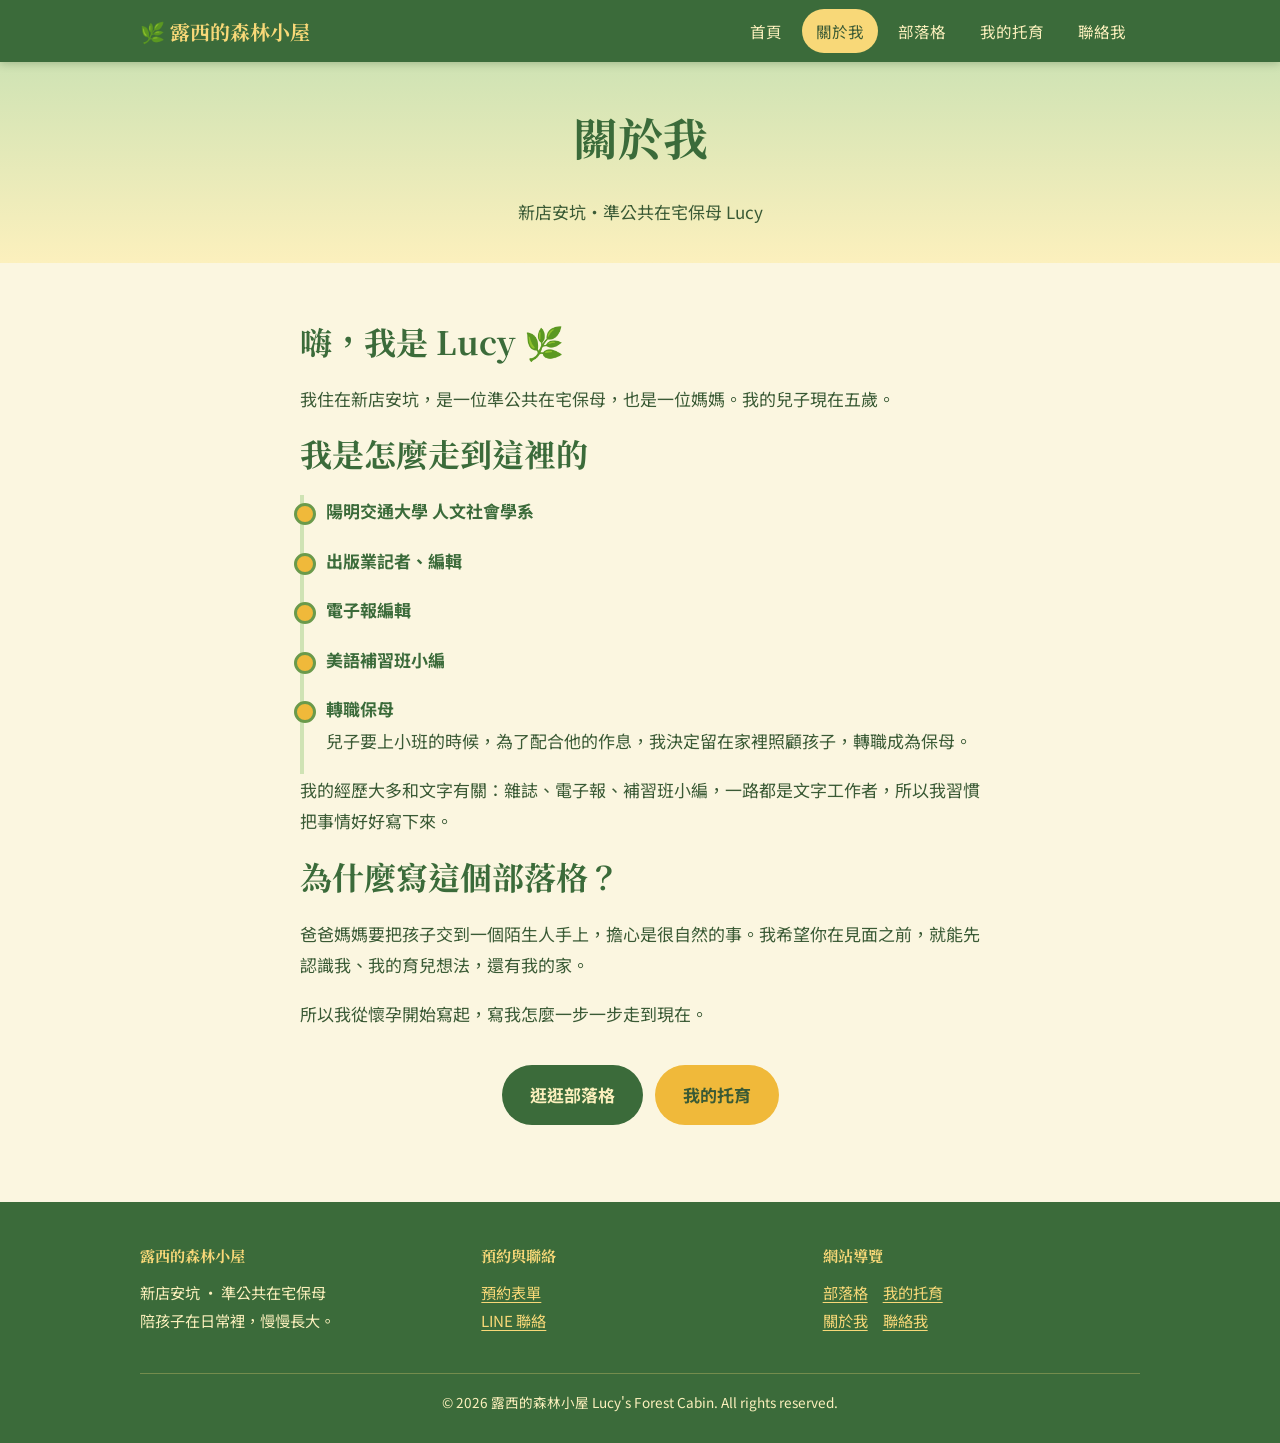
==== about.html @ 33b8a8a0 "Initial site: 露西的森林小屋 Co-Authored-By: Claude Sonnet 5.5 <noreply@anthropic.com> Claude-Session: http" ====
<!DOCTYPE html>
<html lang="zh-Hant-TW">
<head>
<meta charset="utf-8">
<meta name="viewport" content="width=device-width, initial-scale=1">
<title>關於我｜露西的森林小屋</title>
<meta name="description" content="從出版編輯到在宅保母，認識新店安坑準公共保母 Lucy。">
<meta name="robots" content="index,follow,max-image-preview:large">
<meta name="keywords" content="新店保母,安坑保母,準公共保母,準公共托育,居家托育,在宅保母,新北保母,0-3歲托育,孕期,生產,月子,育兒">
<meta property="og:title" content="關於我｜露西的森林小屋">
<meta property="og:description" content="從出版編輯到在宅保母，認識新店安坑準公共保母 Lucy。">
<meta property="og:type" content="website">
<meta property="og:locale" content="zh_TW">
<meta property="og:site_name" content="露西的森林小屋">
<link rel="preconnect" href="https://fonts.googleapis.com">
<link rel="preconnect" href="https://fonts.gstatic.com" crossorigin>
<link href="https://fonts.googleapis.com/css2?family=Noto+Sans+TC:wght@400;700&family=Noto+Serif+TC:wght@600;700&display=swap" rel="stylesheet">
<link rel="stylesheet" href="css/styles.css">
</head>
<body>
<header class="site-header">
  <div class="wrap">
    <a class="brand" href="index.html">🌿 露西的森林小屋</a>
    <input type="checkbox" id="nav-toggle" class="nav-toggle" aria-label="開啟選單">
    <label for="nav-toggle" class="nav-btn" aria-hidden="true">☰</label>
    <nav class="nav" aria-label="主選單"><ul><li><a href="index.html">首頁</a></li><li><a href="about.html" aria-current="page">關於我</a></li><li><a href="blog.html">部落格</a></li><li><a href="care.html">我的托育</a></li><li><a href="contact.html">聯絡我</a></li></ul></nav>
  </div>
</header>
<main>
<div class="page-title"><div class="wrap"><h1>關於我</h1><p>新店安坑・準公共在宅保母 Lucy</p></div></div>
<section>
  <div class="wrap narrow">
    <h2>嗨，我是 Lucy 🌿</h2>
    <p>我住在新店安坑，是一位準公共在宅保母，也是一位媽媽。我的兒子現在五歲。</p>

    <h2>我是怎麼走到這裡的</h2>
    <ul class="timeline">
      <li><b>陽明交通大學 人文社會學系</b></li>
      <li><b>出版業記者、編輯</b></li>
      <li><b>電子報編輯</b></li>
      <li><b>美語補習班小編</b></li>
      <li><b>轉職保母</b><br>兒子要上小班的時候，為了配合他的作息，我決定留在家裡照顧孩子，轉職成為保母。</li>
    </ul>
    <p>我的經歷大多和文字有關：雜誌、電子報、補習班小編，一路都是文字工作者，所以我習慣把事情好好寫下來。</p>

    <h2>為什麼寫這個部落格？</h2>
    <p>爸爸媽媽要把孩子交到一個陌生人手上，擔心是很自然的事。我希望你在見面之前，就能先認識我、我的育兒想法，還有我的家。</p>
    <p>所以我從懷孕開始寫起，寫我怎麼一步一步走到現在。</p>

    <p class="center" style="margin-top:32px"><a class="btn btn-green" href="blog.html">逛逛部落格</a> <a class="btn btn-primary" href="care.html">我的托育</a></p>
  </div>
</section>

</main>
<footer class="site-footer">
  <div class="wrap">
    <div class="cols">
      <div>
        <h4>露西的森林小屋</h4>
        <p>新店安坑 ・ 準公共在宅保母<br>陪孩子在日常裡，慢慢長大。</p>
      </div>
      <div>
        <h4>預約與聯絡</h4>
        <p><a href="https://www.surveycake.com/s/yQn8e" target="_blank" rel="noopener">預約表單</a><br>
        <a href="https://line.me/ti/p/w9hIFDqCxX" target="_blank" rel="noopener">LINE 聯絡</a></p>
      </div>
      <div>
        <h4>網站導覽</h4>
        <p><a href="blog.html">部落格</a>　<a href="care.html">我的托育</a><br><a href="about.html">關於我</a>　<a href="contact.html">聯絡我</a></p>
      </div>
      <!-- ▼ 預留位置：電子報訂閱框（先不放）。要啟用時，把訂閱表單貼進下面這個 div。 -->
      <div class="newsletter-slot" id="newsletter-slot" hidden>
      </div>
    </div>
    <div class="copy">© 2026 露西的森林小屋 Lucy's Forest Cabin. All rights reserved.</div>
  </div>
</footer>
</body>
</html>
---- css/styles.css ----
/* 露西的森林小屋 — 綠色與黃色的自然色系（無純黑、純白） */
:root{
  --bg:#fbf6e0;          /* 奶油米黃 背景 */
  --bg-soft:#f3ecc9;     /* 淺麥黃 區塊 */
  --card:#fffbea;        /* 卡片（暖米色，非純白） */
  --green-900:#3a5a35;   /* 森林綠 文字（不用黑色） */
  --green-700:#3b6b3a;   /* 森林綠 */
  --green-500:#6a9a4b;   /* 葉綠 */
  --green-200:#cfe3b4;   /* 嫩芽綠 */
  --yellow-500:#f0b93a;  /* 蜂蜜黃 */
  --yellow-300:#f8d878;  /* 奶油黃 */
  --yellow-100:#fcf0bd;
  --brown:#7a5a35;       /* 木頭棕 點綴 */
  --line:#d9d09a;
  --radius:18px;
  --shadow:0 6px 18px rgba(60,90,40,.14);
  --font:"Noto Sans TC","PingFang TC","Microsoft JhengHei",system-ui,sans-serif;
  --font-serif:"Noto Serif TC","Songti TC",serif;
}
*{box-sizing:border-box}
html{scroll-behavior:smooth}
body{margin:0;background:var(--bg);color:var(--green-900);font-family:var(--font);line-height:1.85;font-size:17px}
img,iframe{max-width:100%;display:block}
a{color:var(--green-700);text-underline-offset:3px}
a:hover{color:var(--brown)}
h1,h2,h3{font-family:var(--font-serif);line-height:1.4;color:var(--green-700);margin:0 0 .6em}
h1{font-size:clamp(1.9rem,5vw,2.8rem)}
h2{font-size:clamp(1.5rem,3.5vw,2rem)}
h3{font-size:1.2rem}
p{margin:0 0 1em}
.wrap{max-width:1040px;margin:0 auto;padding:0 20px}
.narrow{max-width:720px}
section{padding:56px 0}
.alt{background:var(--bg-soft)}
.sr-only{position:absolute;left:-9999px}

/* 導覽列 */
.site-header{background:var(--green-700);position:sticky;top:0;z-index:20;box-shadow:0 2px 8px rgba(40,70,30,.25)}
.site-header .wrap{display:flex;align-items:center;justify-content:space-between;min-height:62px}
.brand{font-family:var(--font-serif);font-size:1.25rem;font-weight:700;color:var(--yellow-300);text-decoration:none}
.brand:hover{color:var(--yellow-100)}
.nav-toggle{display:none}
.nav-btn{display:none;cursor:pointer;color:var(--yellow-300);font-size:1.6rem;padding:4px 8px}
.nav ul{list-style:none;display:flex;gap:6px;margin:0;padding:0}
.nav a{display:block;padding:8px 14px;border-radius:999px;color:var(--yellow-100);text-decoration:none;font-size:.97rem}
.nav a:hover,.nav a[aria-current="page"]{background:var(--yellow-300);color:var(--green-900)}
@media (max-width:760px){
  .nav-btn{display:block}
  .nav{display:none;position:absolute;left:0;right:0;top:62px;background:var(--green-700);padding:8px 20px 16px}
  .nav ul{flex-direction:column}
  .nav-toggle:checked ~ .nav{display:block}
}

/* 首頁 Hero */
.hero{background:linear-gradient(180deg,var(--green-200) 0%,var(--yellow-100) 100%);padding:72px 0 64px;text-align:center;position:relative;overflow:hidden}
.hero p.lead{font-size:1.15rem;max-width:620px;margin:0 auto 28px}
.hero .leaves{font-size:2rem;letter-spacing:.4em;margin-bottom:8px}
.page-title{background:linear-gradient(180deg,var(--green-200),var(--yellow-100));padding:44px 0 36px;text-align:center}
.page-title p{margin:0}

/* 按鈕 */
.btn{display:inline-block;padding:12px 26px;border-radius:999px;font-weight:700;text-decoration:none;border:2px solid transparent;margin:4px;transition:transform .15s}
.btn:hover{transform:translateY(-2px)}
.btn-primary{background:var(--yellow-500);color:var(--green-900)}
.btn-primary:hover{background:var(--yellow-300);color:var(--green-900)}
.btn-green{background:var(--green-700);color:var(--yellow-100)}
.btn-green:hover{background:var(--green-500);color:var(--yellow-100)}
.btn-line{background:var(--green-500);color:var(--yellow-100)}
.btn-ghost{border-color:var(--green-700);color:var(--green-700)}

/* 卡片與格線 */
.grid{display:grid;gap:22px}
.grid-2{grid-template-columns:repeat(auto-fit,minmax(300px,1fr))}
.grid-3{grid-template-columns:repeat(auto-fit,minmax(240px,1fr))}
.card{background:var(--card);border:1px solid var(--line);border-radius:var(--radius);padding:24px;box-shadow:var(--shadow)}
.card h3{margin-top:0}
.center{text-align:center}
.video{position:relative;aspect-ratio:16/9;border-radius:var(--radius);overflow:hidden;box-shadow:var(--shadow);border:3px solid var(--yellow-300);background:var(--green-200)}
.video iframe{position:absolute;inset:0;width:100%;height:100%;border:0}

/* 獎項 */
.award{text-align:center}
.award .medal{width:84px;height:84px;margin:0 auto 12px;border-radius:50%;background:radial-gradient(circle at 35% 30%,var(--yellow-100),var(--yellow-500));display:grid;place-items:center;font-size:2.2rem;border:4px solid var(--green-500)}
.award img{margin:0 auto 12px;max-height:120px}

/* Podcast */
.pod{display:flex;gap:14px;align-items:center}
.pod .ep{flex:none;background:var(--green-700);color:var(--yellow-300);font-weight:700;border-radius:14px;padding:10px 12px;font-family:var(--font-serif)}

/* 部落格 */
.chips{display:flex;flex-wrap:wrap;gap:10px;justify-content:center;margin-bottom:28px}
.chip{border:2px solid var(--green-500);background:var(--card);color:var(--green-700);padding:6px 18px;border-radius:999px;cursor:pointer;font:inherit;font-size:.95rem}
.chip[aria-pressed="true"],.chip:hover{background:var(--green-700);color:var(--yellow-100);border-color:var(--green-700)}
.post{display:flex;flex-direction:column}
.tag{display:inline-block;align-self:flex-start;background:var(--yellow-300);color:var(--green-900);border-radius:999px;padding:1px 12px;font-size:.82rem;margin-bottom:10px}
.post time{font-size:.85rem;color:var(--brown)}
.post h3 a{text-decoration:none}
.sub-cats{font-size:.92rem;color:var(--brown)}
article.entry h2{margin-top:1.6em}
article.entry{background:var(--card);border:1px solid var(--line);border-radius:var(--radius);padding:28px;box-shadow:var(--shadow)}
.note{background:var(--yellow-100);border-left:6px solid var(--yellow-500);padding:12px 16px;border-radius:8px;font-size:.95rem}

/* 清單 */
.leaf-list{list-style:none;padding:0;margin:0}
.leaf-list li{padding-left:1.8em;position:relative;margin-bottom:.5em}
.leaf-list li::before{content:"🍃";position:absolute;left:0}
.timeline{list-style:none;margin:0;padding:0;border-left:4px solid var(--green-200)}
.timeline li{position:relative;padding:0 0 18px 22px}
.timeline li::before{content:"";position:absolute;left:-10px;top:8px;width:16px;height:16px;border-radius:50%;background:var(--yellow-500);border:3px solid var(--green-500)}
.timeline b{color:var(--green-700)}

/* 頁尾 */
.site-footer{background:var(--green-700);color:var(--yellow-100);padding:40px 0 28px;font-size:.95rem}
.site-footer a{color:var(--yellow-300)}
.site-footer .cols{display:grid;gap:24px;grid-template-columns:repeat(auto-fit,minmax(220px,1fr))}
.site-footer h4{margin:0 0 8px;color:var(--yellow-300);font-family:var(--font-serif)}
.newsletter-slot{min-height:0}  /* 預留：電子報訂閱框（先不放） */
.copy{margin-top:24px;padding-top:16px;border-top:1px solid rgba(248,216,120,.3);text-align:center;font-size:.85rem}

.cat-card{display:block;text-decoration:none;color:var(--green-900);transition:transform .15s}
.cat-card:hover{transform:translateY(-3px);color:var(--green-900);background:var(--yellow-100)}
.cat-card h3{margin-bottom:.3em}
.tag.first{background:var(--green-500);color:var(--yellow-100);margin-left:6px}
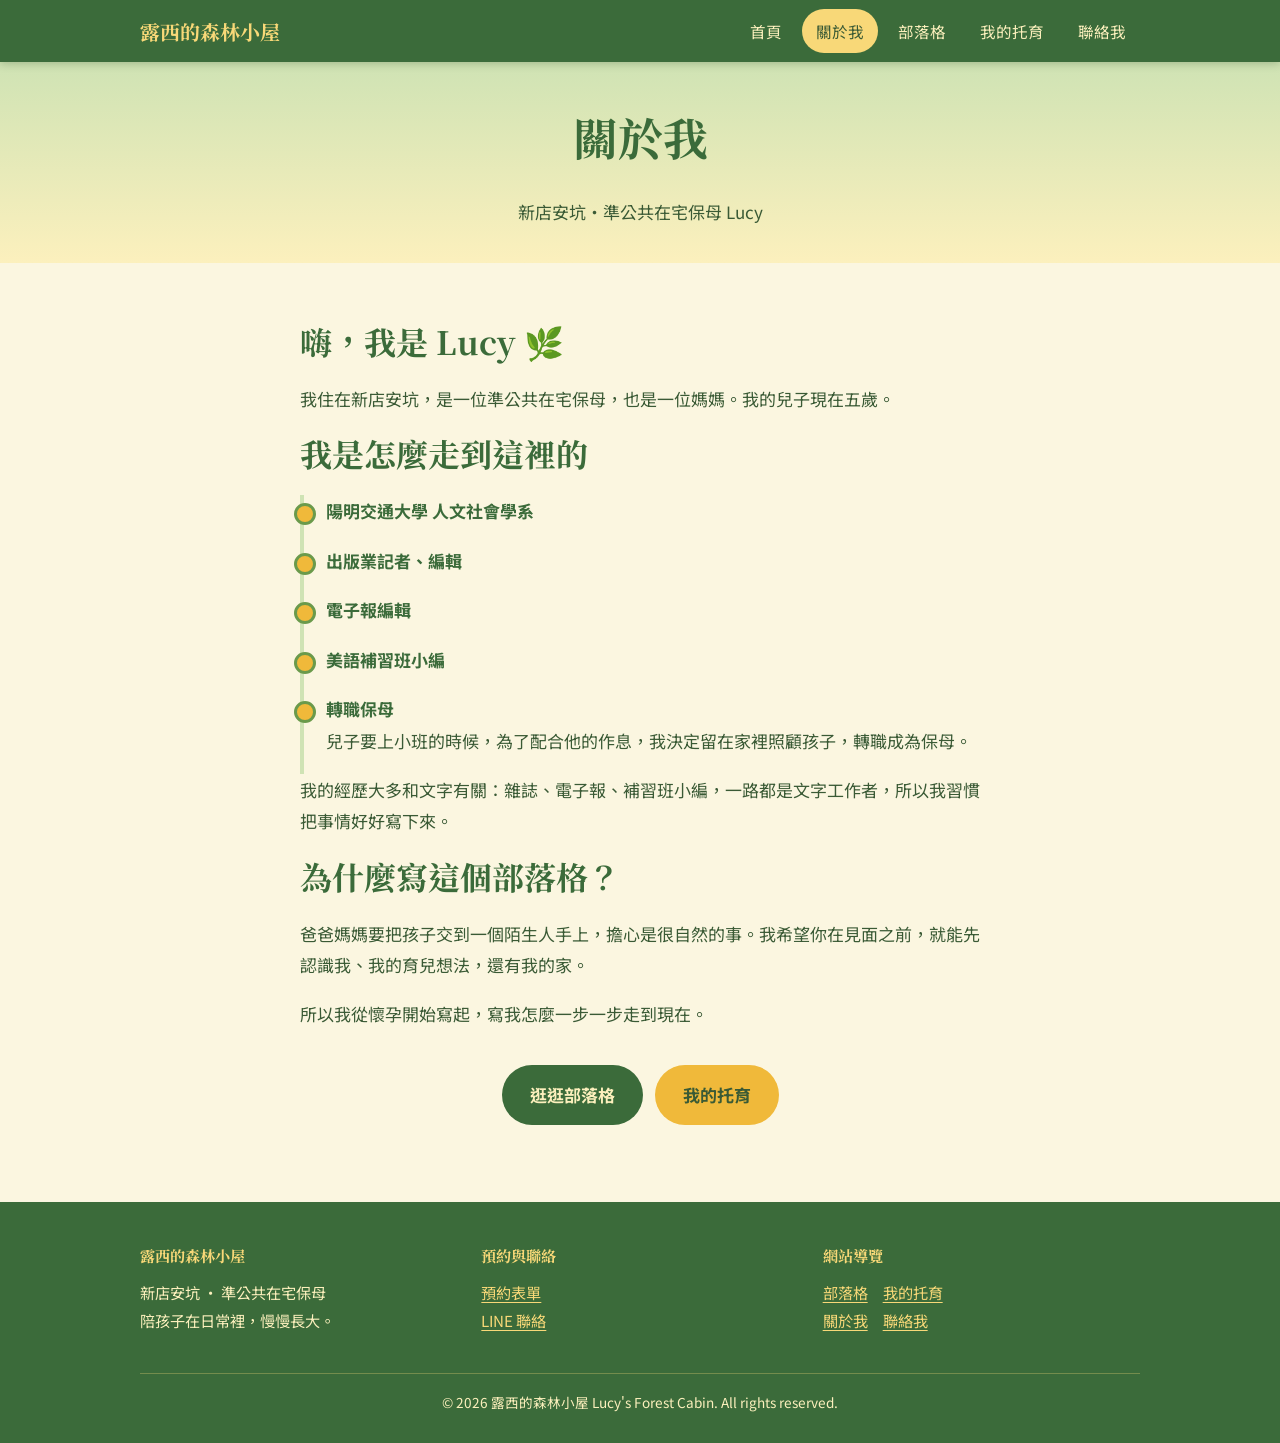
==== commit 971bc171: "Remove flower/leaf decorations; add canonical, sitemap, robots for live URL Co-Authored-By: Claude S" ====
--- a/about.html
+++ b/about.html
@@ -9,6 +9,8 @@
 <meta name="keywords" content="新店保母,安坑保母,準公共保母,準公共托育,居家托育,在宅保母,新北保母,0-3歲托育,孕期,生產,月子,育兒">
 <meta property="og:title" content="關於我｜露西的森林小屋">
 <meta property="og:description" content="從出版編輯到在宅保母，認識新店安坑準公共保母 Lucy。">
+<link rel="canonical" href="https://lucy123go.github.io/lucy-forest-cabin/about.html">
+<meta property="og:url" content="https://lucy123go.github.io/lucy-forest-cabin/about.html">
 <meta property="og:type" content="website">
 <meta property="og:locale" content="zh_TW">
 <meta property="og:site_name" content="露西的森林小屋">
@@ -20,7 +22,7 @@
 <body>
 <header class="site-header">
   <div class="wrap">
-    <a class="brand" href="index.html">🌿 露西的森林小屋</a>
+    <a class="brand" href="index.html">露西的森林小屋</a>
     <input type="checkbox" id="nav-toggle" class="nav-toggle" aria-label="開啟選單">
     <label for="nav-toggle" class="nav-btn" aria-hidden="true">☰</label>
     <nav class="nav" aria-label="主選單"><ul><li><a href="index.html">首頁</a></li><li><a href="about.html" aria-current="page">關於我</a></li><li><a href="blog.html">部落格</a></li><li><a href="care.html">我的托育</a></li><li><a href="contact.html">聯絡我</a></li></ul></nav>
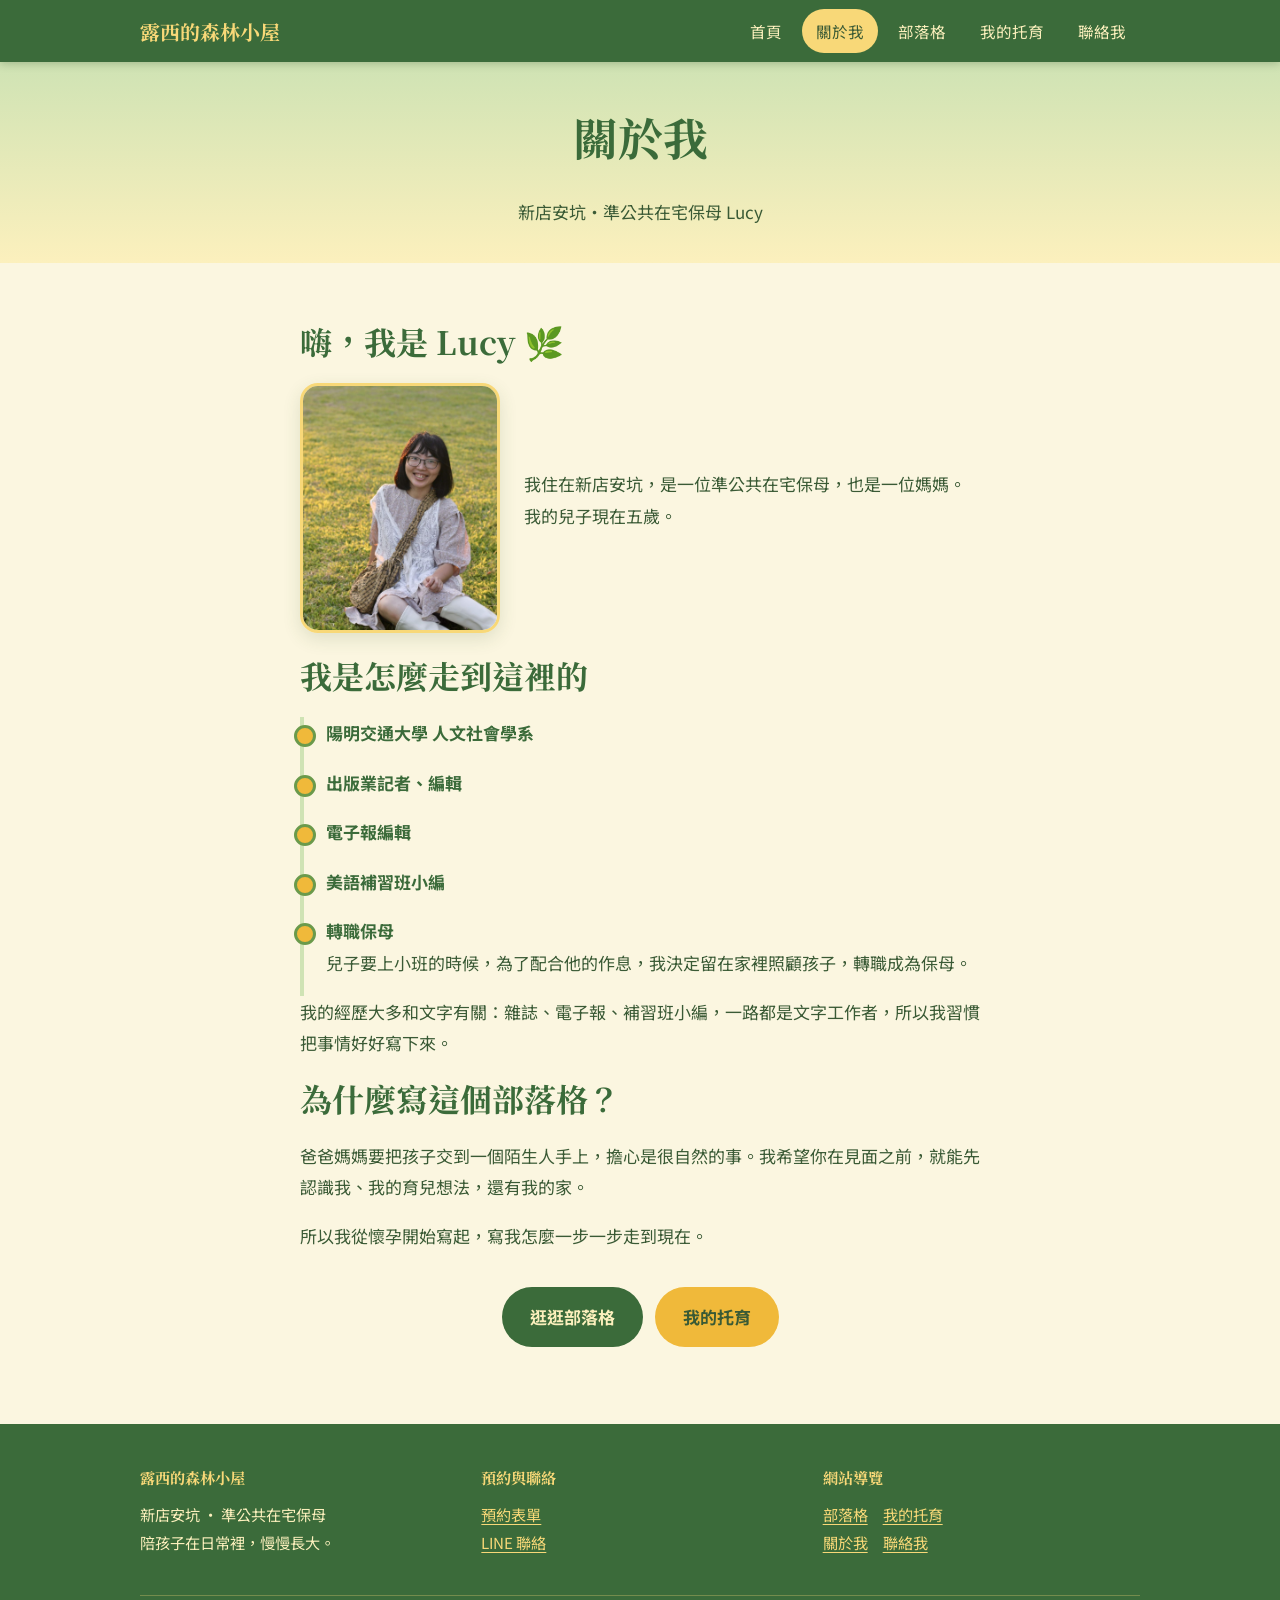
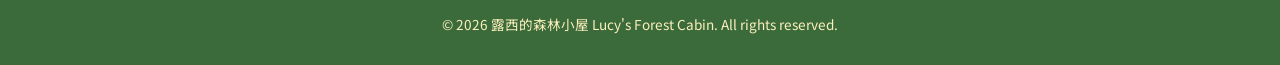
==== commit ab2637b3: "About: add portrait photo Co-Authored-By: Claude Sonnet 5.5 <noreply@anthropic.com> Claude-Session: " ====
--- a/about.html
+++ b/about.html
@@ -33,7 +33,7 @@
 <section>
   <div class="wrap narrow">
     <h2>嗨，我是 Lucy 🌿</h2>
-    <p>我住在新店安坑，是一位準公共在宅保母，也是一位媽媽。我的兒子現在五歲。</p>
+    <div class="about-intro"><img class="about-photo" src="images/me.jpg" width="892" height="1100" alt="Lucy 坐在夕陽下的草地上微笑" loading="lazy"><div><p>我住在新店安坑，是一位準公共在宅保母，也是一位媽媽。我的兒子現在五歲。</p></div></div>
 
     <h2>我是怎麼走到這裡的</h2>
     <ul class="timeline">
--- a/css/styles.css
+++ b/css/styles.css
@@ -121,3 +121,15 @@
 .cat-card:hover{transform:translateY(-3px);color:var(--green-900);background:var(--yellow-100)}
 .cat-card h3{margin-bottom:.3em}
 .tag.first{background:var(--green-500);color:var(--yellow-100);margin-left:6px}
+
+.shots{margin-top:26px;align-items:start}
+.shots figure{margin:0}
+.shots img{width:100%;aspect-ratio:3/4;object-fit:cover;object-position:center 30%;border-radius:var(--radius);border:3px solid var(--yellow-300);box-shadow:var(--shadow)}
+.shots figcaption{text-align:center;font-size:.88rem;color:var(--brown);margin-top:8px}
+.pod{flex-wrap:wrap}
+.pod .pod-img{width:110px;height:auto;border-radius:12px;flex:none;border:2px solid var(--yellow-300)}
+@media (max-width:520px){.pod .pod-img{width:100%}}
+
+.about-intro{display:grid;grid-template-columns:200px 1fr;gap:24px;align-items:center;margin-bottom:1.2em}
+.about-photo{width:200px;height:auto;aspect-ratio:4/5;object-fit:cover;border-radius:var(--radius);border:3px solid var(--yellow-300);box-shadow:var(--shadow)}
+@media (max-width:560px){.about-intro{grid-template-columns:1fr;justify-items:center;text-align:center}.about-photo{width:70%}}
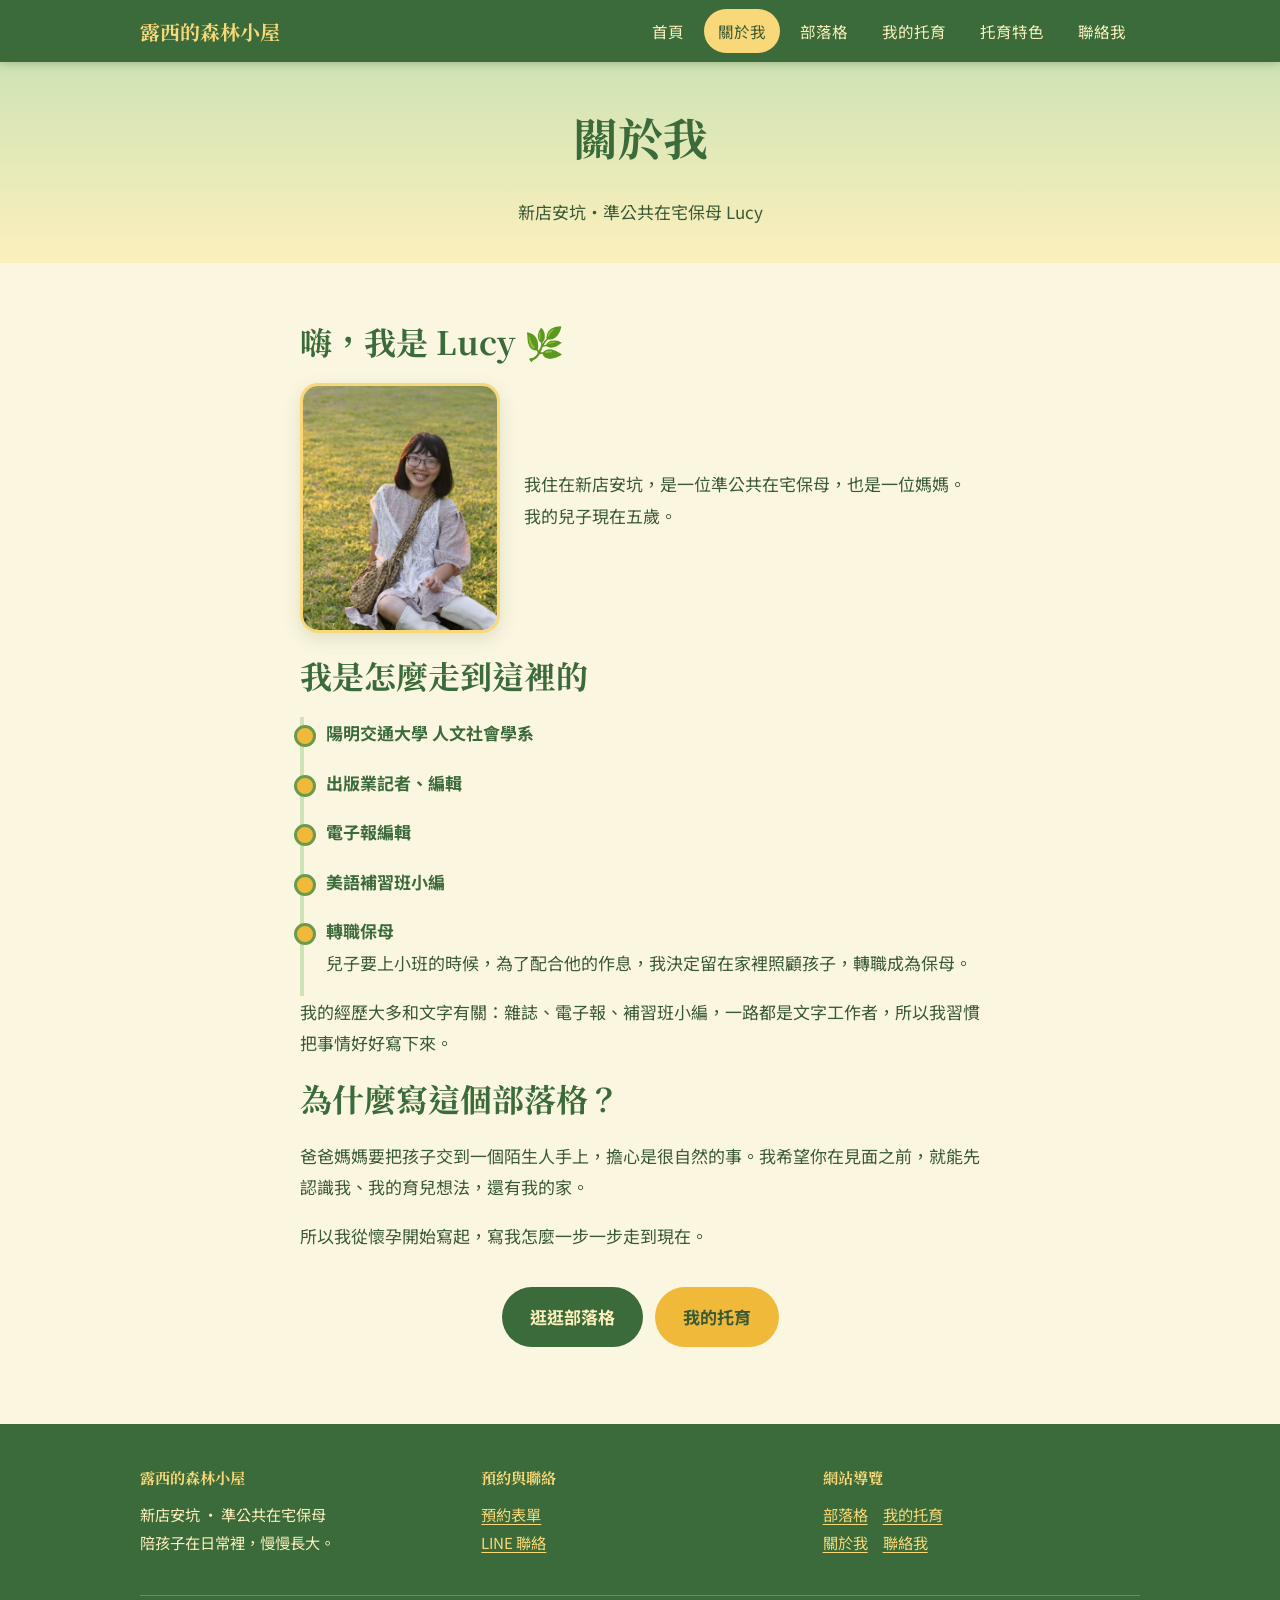
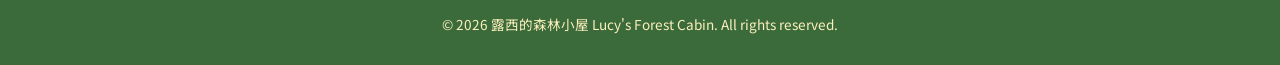
==== commit a4cbd6ad: "Add 托育特色 page (music, reading, outdoor, fitness, toys, fish meals, finger foods) with photos; nav li" ====
--- a/about.html
+++ b/about.html
@@ -25,7 +25,7 @@
     <a class="brand" href="index.html">露西的森林小屋</a>
     <input type="checkbox" id="nav-toggle" class="nav-toggle" aria-label="開啟選單">
     <label for="nav-toggle" class="nav-btn" aria-hidden="true">☰</label>
-    <nav class="nav" aria-label="主選單"><ul><li><a href="index.html">首頁</a></li><li><a href="about.html" aria-current="page">關於我</a></li><li><a href="blog.html">部落格</a></li><li><a href="care.html">我的托育</a></li><li><a href="contact.html">聯絡我</a></li></ul></nav>
+    <nav class="nav" aria-label="主選單"><ul><li><a href="index.html">首頁</a></li><li><a href="about.html" aria-current="page">關於我</a></li><li><a href="blog.html">部落格</a></li><li><a href="care.html">我的托育</a></li><li><a href="features.html">托育特色</a></li><li><a href="contact.html">聯絡我</a></li></ul></nav>
   </div>
 </header>
 <main>
--- a/css/styles.css
+++ b/css/styles.css
@@ -133,3 +133,67 @@
 .about-intro{display:grid;grid-template-columns:200px 1fr;gap:24px;align-items:center;margin-bottom:1.2em}
 .about-photo{width:200px;height:auto;aspect-ratio:4/5;object-fit:cover;border-radius:var(--radius);border:3px solid var(--yellow-300);box-shadow:var(--shadow)}
 @media (max-width:560px){.about-intro{grid-template-columns:1fr;justify-items:center;text-align:center}.about-photo{width:70%}}
+
+.shots-2{max-width:760px;margin-left:auto;margin-right:auto}
+.shots-2 img{aspect-ratio:auto;object-fit:contain}
+
+/* 試算器 */
+.calc{margin-top:22px}
+.seg{display:flex;gap:8px;margin-bottom:14px}
+.seg button{flex:1;border:2px solid var(--green-500);background:var(--card);color:var(--green-700);padding:8px;border-radius:999px;font:inherit;cursor:pointer}
+.seg button.on{background:var(--green-700);color:var(--yellow-100);border-color:var(--green-700)}
+.calc .row{display:flex;justify-content:space-between;margin-top:10px}
+.calc output{font-weight:700;color:var(--green-700)}
+.calc input[type=range]{width:100%;accent-color:var(--green-500)}
+.bars{margin:14px 0}
+.bar{display:grid;grid-template-columns:4em 1fr 7.5em;gap:8px;align-items:center;margin:6px 0;font-size:.92rem}
+.bar i{display:block;background:var(--bg-soft);border-radius:999px;height:14px;overflow:hidden}
+.bar u{display:block;height:100%;background:var(--green-200);border-radius:999px;transition:width .25s}
+.bar u.pay{background:var(--yellow-500)}
+.bar em{font-style:normal;text-align:right}
+.result{display:grid;grid-template-columns:repeat(auto-fit,minmax(150px,1fr));gap:10px}
+.result div{background:var(--yellow-100);border-radius:12px;padding:10px;text-align:center}
+.result span{display:block;font-size:.85rem;color:var(--brown)}
+.result strong{font-size:1.15rem;color:var(--green-700)}
+/* 請假退費 */
+.leave h3{margin:1.2em 0 .5em}
+.lcard{background:var(--card);border:1px solid var(--line);border-radius:var(--radius);padding:14px 18px;margin-bottom:12px}
+.lcard h4{margin:0 0 6px;color:var(--green-700);font-family:var(--font-serif)}
+.lcard h4 small,.lt small{display:block;font-weight:400;color:var(--brown);font-size:.82rem;font-family:var(--font)}
+.lrow{display:flex;justify-content:space-between;gap:12px;align-items:center;padding:8px 0;border-top:1px dashed var(--line)}
+.amt{font-weight:700;color:var(--green-700);white-space:nowrap}
+.amt.g{color:var(--brown)}
+.amt i{font-style:normal;font-weight:400;font-size:.82rem}
+.no{color:var(--brown);font-size:.92rem;text-align:right}
+.lfoot{margin:6px 0 0;font-size:.85rem;color:var(--brown)}
+.calc input[type=range]{-webkit-appearance:none;appearance:none;height:8px;border-radius:999px;background:var(--green-200);outline:none}
+.calc input[type=range]::-webkit-slider-thumb{-webkit-appearance:none;width:22px;height:22px;border-radius:50%;background:var(--yellow-500);border:3px solid var(--green-700);cursor:pointer}
+.calc input[type=range]::-moz-range-thumb{width:18px;height:18px;border-radius:50%;background:var(--yellow-500);border:3px solid var(--green-700);cursor:pointer}
+
+.tablewrap{overflow-x:auto}
+.subtbl{width:100%;border-collapse:collapse;background:var(--card);border-radius:var(--radius);overflow:hidden;font-size:.95rem}
+.subtbl th,.subtbl td{padding:9px 12px;border-bottom:1px solid var(--line);text-align:center}
+.subtbl th:first-child{text-align:left;font-weight:400}
+.subtbl thead th{background:var(--green-700);color:var(--yellow-100)}
+.subtbl .grp th{background:var(--green-200);color:var(--green-900);text-align:left}
+.subtbl .tot th,.subtbl .tot td{background:var(--yellow-100);font-weight:700;color:var(--green-700)}
+.sel{display:flex;gap:12px;flex-wrap:wrap;margin-bottom:6px}
+.sel label{display:flex;flex-direction:column;font-size:.9rem;color:var(--brown);flex:1;min-width:140px}
+.sel select{margin-top:4px;padding:8px;border:2px solid var(--green-500);border-radius:12px;background:var(--card);color:var(--green-900);font:inherit}
+
+.notes{padding-left:1.4em;font-size:.95rem}
+.notes li{margin-bottom:.5em}
+/* 獎項照片：縮小並排 */
+.shots-2{display:flex;flex-wrap:nowrap;justify-content:center;align-items:flex-start;gap:14px;max-width:none;margin-top:18px}
+.shots-2 figure{flex:0 1 auto;min-width:0}
+.shots-2 img{height:230px;width:auto;max-width:100%;aspect-ratio:auto;object-fit:cover;display:block}
+.shots-2 figcaption{font-size:.8rem;max-width:230px;margin-left:auto;margin-right:auto}
+@media (max-width:560px){.shots-2 img{height:150px}.shots-2 figcaption{max-width:150px}}
+
+.gain{color:var(--brown);font-size:.95rem;margin-top:-.3em}
+.gal{display:grid;grid-template-columns:repeat(3,1fr);gap:14px;margin-top:20px}
+.gal-4{grid-template-columns:repeat(4,1fr)}
+.gal figure{margin:0}
+.gal img{width:100%;aspect-ratio:4/5;object-fit:cover;border-radius:14px;border:3px solid var(--yellow-300);box-shadow:var(--shadow);display:block}
+.gal figcaption{text-align:center;font-size:.8rem;color:var(--brown);margin-top:6px}
+@media (max-width:640px){.gal,.gal-3,.gal-4{grid-template-columns:repeat(2,1fr)}}
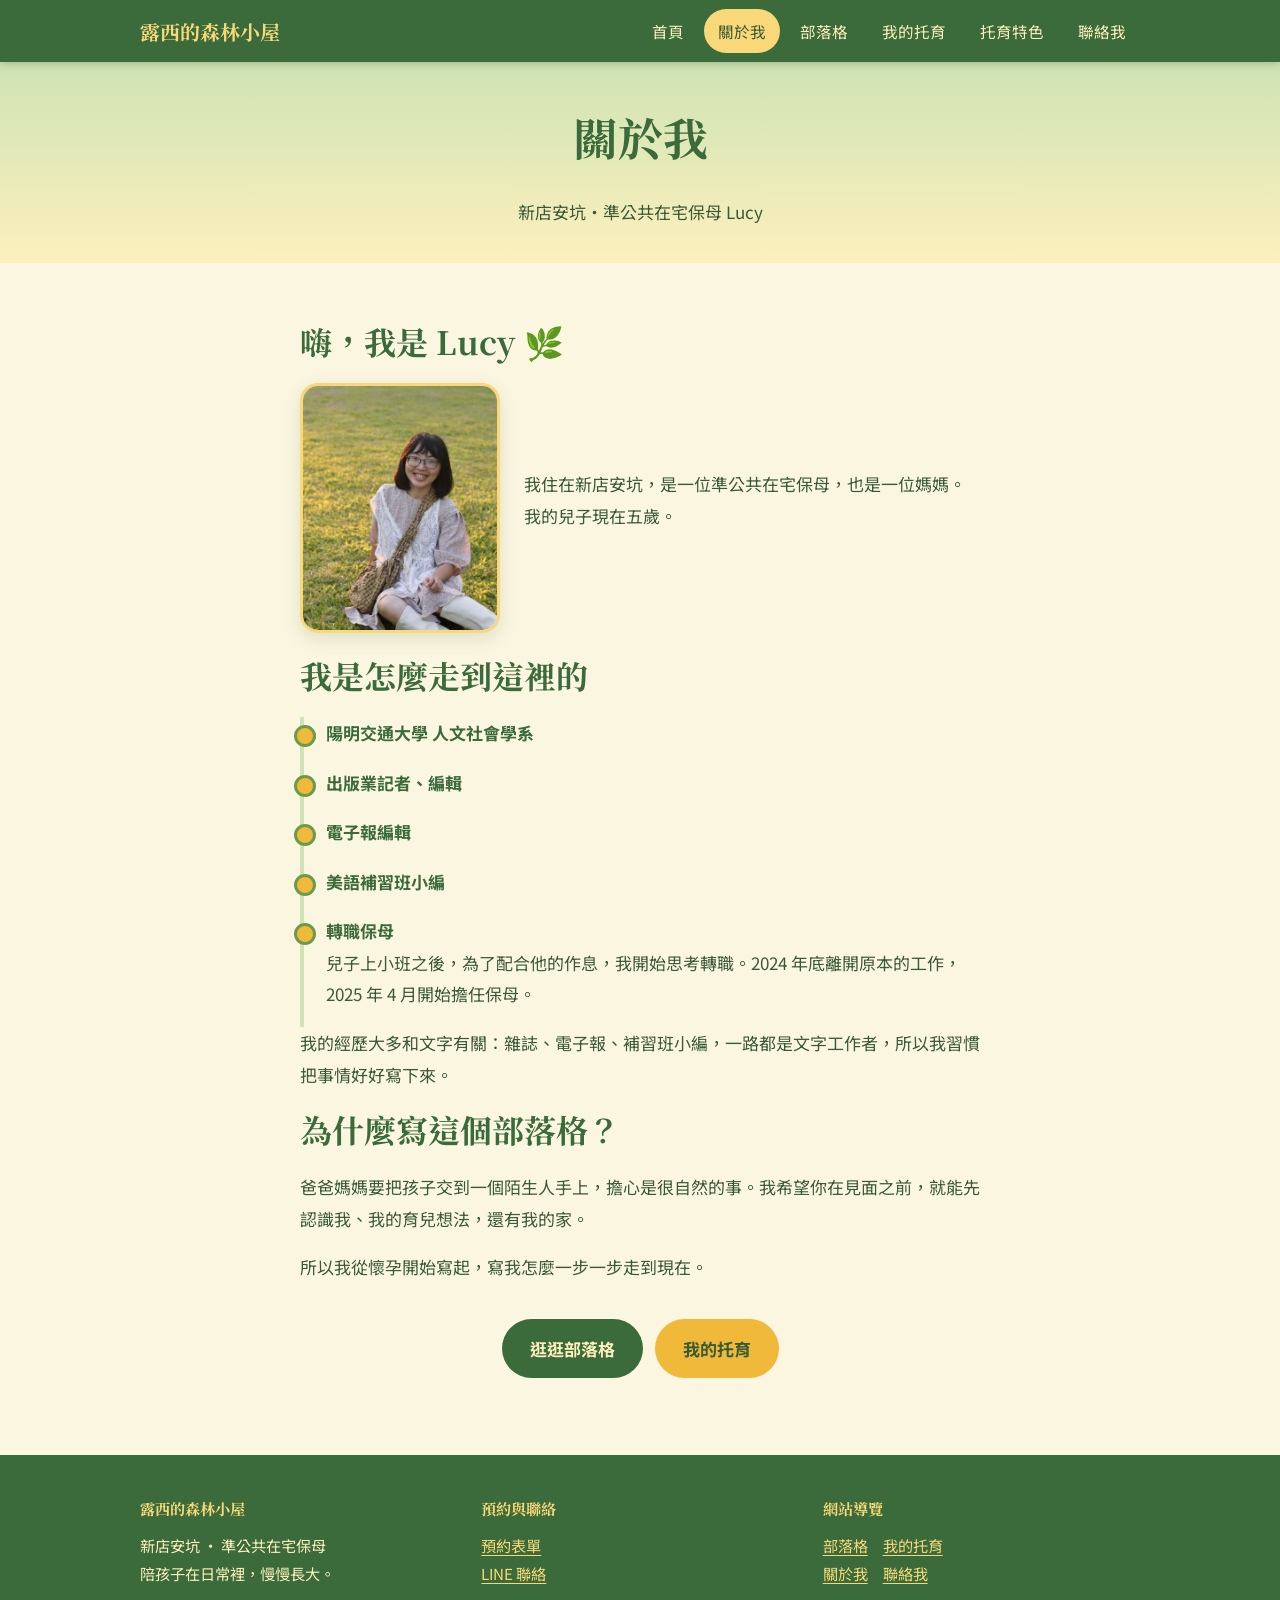
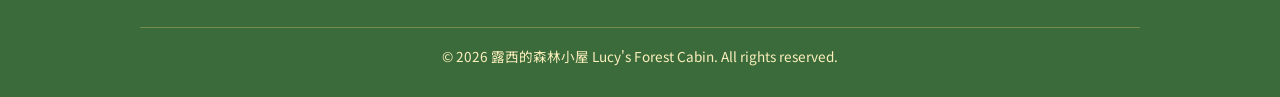
==== commit 91af2018: "Fix timeline wording for career change (son's 小班 -> 2024 end resign -> 2025/4 start) Co-Authored-By:" ====
--- a/about.html
+++ b/about.html
@@ -41,7 +41,7 @@
       <li><b>出版業記者、編輯</b></li>
       <li><b>電子報編輯</b></li>
       <li><b>美語補習班小編</b></li>
-      <li><b>轉職保母</b><br>兒子要上小班的時候，為了配合他的作息，我決定留在家裡照顧孩子，轉職成為保母。</li>
+      <li><b>轉職保母</b><br>兒子上小班之後，為了配合他的作息，我開始思考轉職。2024 年底離開原本的工作，2025 年 4 月開始擔任保母。</li>
     </ul>
     <p>我的經歷大多和文字有關：雜誌、電子報、補習班小編，一路都是文字工作者，所以我習慣把事情好好寫下來。</p>
 
--- a/css/styles.css
+++ b/css/styles.css
@@ -197,3 +197,10 @@
 .gal img{width:100%;aspect-ratio:4/5;object-fit:cover;border-radius:14px;border:3px solid var(--yellow-300);box-shadow:var(--shadow);display:block}
 .gal figcaption{text-align:center;font-size:.8rem;color:var(--brown);margin-top:6px}
 @media (max-width:640px){.gal,.gal-3,.gal-4{grid-template-columns:repeat(2,1fr)}}
+
+.gal-2{grid-template-columns:repeat(2,1fr)}
+.gal-2 img{aspect-ratio:auto}
+.gal a{display:block}
+.quote{margin:0;display:flex;flex-direction:column;gap:6px}
+.quote blockquote{margin:0;padding-left:12px;border-left:4px solid var(--yellow-500);font-size:.95rem}
+.quote figcaption{margin-top:auto;text-align:right;color:var(--brown);font-size:.88rem}
